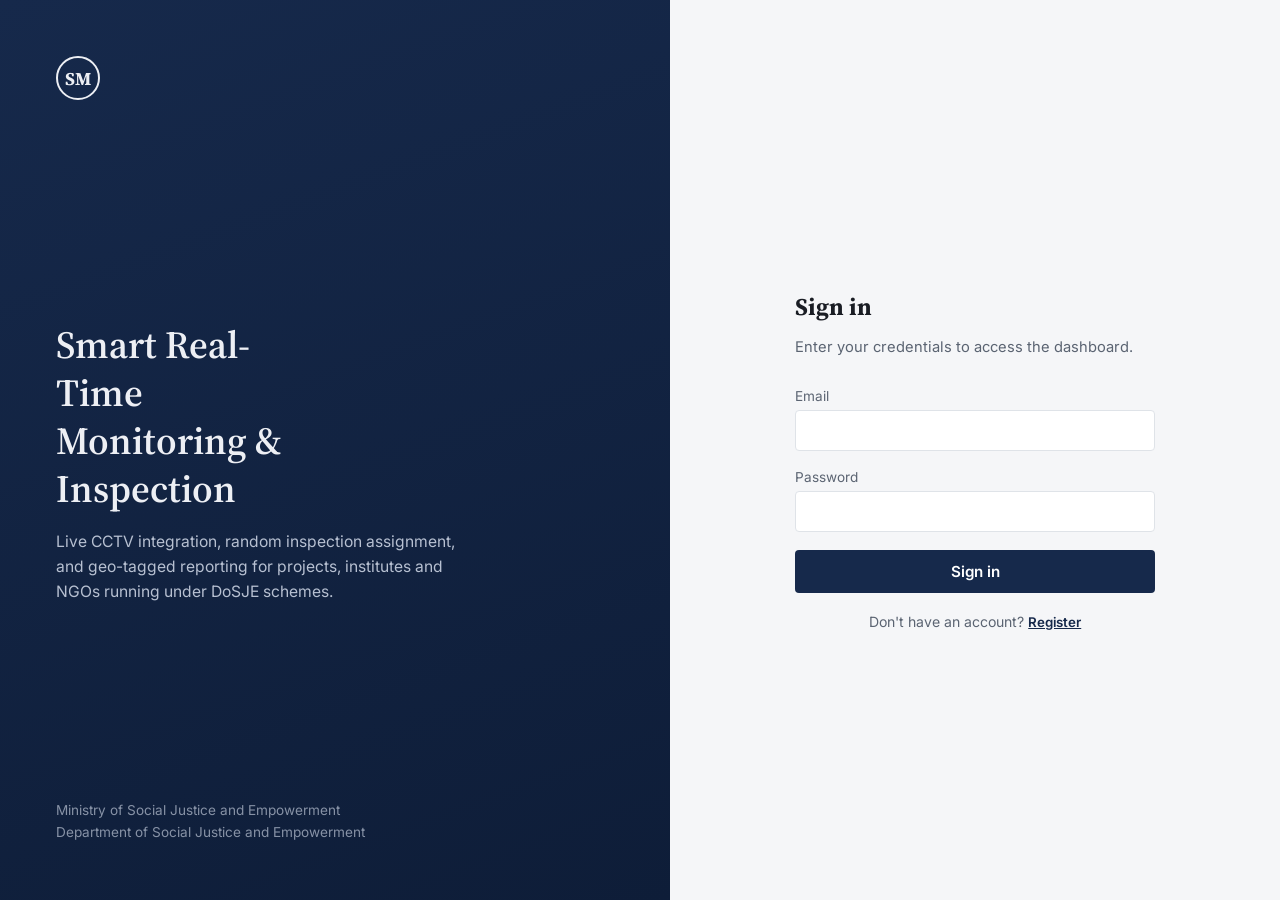
==== frontend/dashboard.html @ 4c06d465 "After merge, making frontend for Dashboard" ====
<!DOCTYPE html>
<html lang="en">
<head>
<meta charset="UTF-8" />
<meta name="viewport" content="width=device-width, initial-scale=1.0" />
<title>Dashboard — Smart Monitoring &amp; Inspection System</title>
<link rel="stylesheet" href="css/style.css" />
</head>
<body>

<div class="app-shell">
  <aside class="sidebar">
    <div class="mark-row">
      <div class="mark">SM</div>
      <span>Smart Monitoring<br />&amp; Inspection</span>
    </div>

    <nav>
      <a href="dashboard.html" class="active">Dashboard</a>
      <a href="index.html">Projects</a>
      <a href="inspections.html">Inspections</a>
      <a href="live-monitoring.html">Live Monitoring</a>
      <a href="#" title="Coming next">Users</a>
    </nav>

    <div class="user-box">
      <span class="name" id="user-name">Loading…</span>
      <span id="user-role"></span>
      <button id="logout-btn">Sign out</button>
    </div>
  </aside>

  <main class="main">
    <header>
      <h1>Dashboard</h1>
      <span class="meta" id="last-updated"></span>
    </header>

    <div id="dashboard-error" class="form-error" style="display:none;"></div>

    <h2 class="stats-section-title">Overview</h2>
    <div class="stats-grid">
      <div class="stat-card">
        <div class="value" id="stat-total-projects">—</div>
        <div class="label">Total projects &amp; institutes</div>
      </div>
      <div class="stat-card">
        <div class="value" id="stat-live-feeds">—</div>
        <div class="label">Projects with a live CCTV feed</div>
      </div>
      <div class="stat-card">
        <div class="value" id="stat-active-users">—</div>
        <div class="label">Active users</div>
      </div>
      <div class="stat-card">
        <div class="value" id="stat-total-inspections">—</div>
        <div class="label">Total inspections</div>
      </div>
    </div>

    <h2 class="stats-section-title">Inspections by status</h2>
    <div class="stats-grid">
      <div class="stat-card status-pending">
        <div class="value" id="stat-pending">—</div>
        <div class="label">Pending</div>
      </div>
      <div class="stat-card">
        <div class="value" id="stat-in-progress">—</div>
        <div class="label">In progress</div>
      </div>
      <div class="stat-card status-completed">
        <div class="value" id="stat-completed">—</div>
        <div class="label">Completed</div>
      </div>
      <div class="stat-card status-missed">
        <div class="value" id="stat-missed">—</div>
        <div class="label">Missed</div>
      </div>
    </div>
  </main>
</div>

<script src="js/api.js"></script>
<script src="js/dashboard.js"></script>
</body>
</html>
---- frontend/css/style.css ----
@import url('https://fonts.googleapis.com/css2?family=Source+Serif+4:wght@500;600;700&family=Inter:wght@400;500;600;700&display=swap');

:root {
  --navy: #16294B;
  --navy-deep: #0E1D38;
  --red-accent: #B23A2E;
  --bg: #F5F6F8;
  --surface: #FFFFFF;
  --text: #1A1D24;
  --muted: #5B6472;
  --border: #DFE3E8;
  --success: #2A7A4F;
  --pending: #B8860B;

  --font-display: 'Source Serif 4', Georgia, serif;
  --font-body: 'Inter', -apple-system, sans-serif;
}

* { box-sizing: border-box; }

body {
  margin: 0;
  font-family: var(--font-body);
  background: var(--bg);
  color: var(--text);
  -webkit-font-smoothing: antialiased;
}

a { color: inherit; }

button {
  font-family: inherit;
  cursor: pointer;
}

/* ---------- Login page ---------- */

.login-shell {
  display: grid;
  grid-template-columns: 1.1fr 1fr;
  min-height: 100vh;
}

.login-brand {
  background: var(--navy);
  background-image: linear-gradient(160deg, var(--navy) 0%, var(--navy-deep) 100%);
  color: #EDEFF4;
  padding: 56px;
  display: flex;
  flex-direction: column;
  justify-content: space-between;
}

.login-brand .mark {
  width: 44px;
  height: 44px;
  border: 2px solid #EDEFF4;
  border-radius: 50%;
  display: flex;
  align-items: center;
  justify-content: center;
  font-family: var(--font-display);
  font-weight: 700;
  font-size: 18px;
}

.login-brand h1 {
  font-family: var(--font-display);
  font-weight: 600;
  font-size: 2.4rem;
  line-height: 1.25;
  max-width: 12ch;
  margin: 40px 0 16px;
}

.login-brand p {
  color: #B7C0D1;
  max-width: 40ch;
  line-height: 1.6;
  font-size: 0.98rem;
}

.login-brand .foot {
  color: #8792A6;
  font-size: 0.85rem;
  line-height: 1.6;
}

.login-form-wrap {
  display: flex;
  align-items: center;
  justify-content: center;
  padding: 40px;
}

.login-form {
  width: 100%;
  max-width: 360px;
}

.login-form h2 {
  font-family: var(--font-display);
  font-size: 1.5rem;
  margin-bottom: 6px;
}

.login-form .sub {
  color: var(--muted);
  margin-bottom: 32px;
  font-size: 0.92rem;
}

.field {
  margin-bottom: 18px;
}

.field label {
  display: block;
  font-size: 0.85rem;
  color: var(--muted);
  margin-bottom: 6px;
}

.field input, .field select {
  width: 100%;
  padding: 11px 12px;
  border: 1px solid var(--border);
  border-radius: 4px;
  font-size: 0.95rem;
  background: var(--surface);
  color: var(--text);
}

.field input:focus, .field select:focus {
  outline: none;
  border-color: var(--navy);
  box-shadow: 0 0 0 3px rgba(22, 41, 75, 0.12);
}

.btn-primary {
  width: 100%;
  padding: 12px;
  background: var(--navy);
  color: #fff;
  border: none;
  border-radius: 4px;
  font-weight: 600;
  font-size: 0.95rem;
}

.btn-primary:hover { background: var(--navy-deep); }

.form-error {
  background: #FBEAE8;
  border: 1px solid #E9BAB4;
  color: var(--red-accent);
  padding: 10px 12px;
  border-radius: 4px;
  font-size: 0.88rem;
  margin-bottom: 18px;
  display: none;
}

.switch-link {
  margin-top: 20px;
  font-size: 0.88rem;
  color: var(--muted);
  text-align: center;
}

.switch-link button {
  background: none;
  border: none;
  color: var(--navy);
  font-weight: 600;
  padding: 0;
  text-decoration: underline;
}

/* ---------- Dashboard shell ---------- */

.app-shell {
  display: grid;
  grid-template-columns: 220px 1fr;
  min-height: 100vh;
}

.sidebar {
  background: var(--navy);
  color: #DCE1EC;
  padding: 24px 18px;
  display: flex;
  flex-direction: column;
}

.sidebar .mark-row {
  display: flex;
  align-items: center;
  gap: 10px;
  margin-bottom: 36px;
}

.sidebar .mark-row .mark {
  width: 30px; height: 30px;
  border: 1.5px solid #DCE1EC;
  border-radius: 50%;
  display: flex; align-items: center; justify-content: center;
  font-family: var(--font-display); font-size: 13px; font-weight: 700;
}

.sidebar .mark-row span {
  font-family: var(--font-display);
  font-size: 0.95rem;
  line-height: 1.3;
}

.sidebar nav {
  display: flex;
  flex-direction: column;
  gap: 4px;
}

.sidebar nav a {
  padding: 10px 12px;
  border-radius: 4px;
  text-decoration: none;
  color: #B7C0D1;
  font-size: 0.9rem;
}

.sidebar nav a.active, .sidebar nav a:hover {
  background: rgba(255,255,255,0.08);
  color: #fff;
}

.sidebar .user-box {
  margin-top: auto;
  padding-top: 20px;
  border-top: 1px solid rgba(255,255,255,0.12);
  font-size: 0.82rem;
  color: #8792A6;
}

.sidebar .user-box .name { color: #EDEFF4; font-weight: 600; display: block; margin-bottom: 2px; }

.sidebar .user-box button {
  margin-top: 10px;
  background: none;
  border: 1px solid rgba(255,255,255,0.2);
  color: #DCE1EC;
  padding: 6px 10px;
  border-radius: 4px;
  font-size: 0.8rem;
}

.main {
  padding: 36px 44px;
}

.main header {
  display: flex;
  justify-content: space-between;
  align-items: baseline;
  margin-bottom: 28px;
}

.main header h1 {
  font-family: var(--font-display);
  font-weight: 600;
  font-size: 1.6rem;
  margin: 0;
}

.main header .meta {
  color: var(--muted);
  font-size: 0.88rem;
}

.card {
  background: var(--surface);
  border: 1px solid var(--border);
  border-radius: 6px;
}

table {
  width: 100%;
  border-collapse: collapse;
}

th, td {
  text-align: left;
  padding: 13px 18px;
  font-size: 0.9rem;
  border-bottom: 1px solid var(--border);
}

th {
  color: var(--muted);
  font-weight: 600;
  font-size: 0.8rem;
}

tr:last-child td { border-bottom: none; }

.badge {
  display: inline-block;
  padding: 3px 9px;
  border-radius: 3px;
  font-size: 0.78rem;
  font-weight: 600;
}

.badge.project { background: #E7ECF5; color: var(--navy); }
.badge.institute { background: #EAF3EC; color: var(--success); }
.badge.ngo { background: #F6EEE3; color: #8A5A1E; }

.empty-state {
  padding: 60px 20px;
  text-align: center;
  color: var(--muted);
}

.empty-state h3 {
  font-family: var(--font-display);
  color: var(--text);
  margin-bottom: 6px;
}

@media (max-width: 800px) {
  .login-shell { grid-template-columns: 1fr; }
  .login-brand { display: none; }
  .app-shell { grid-template-columns: 1fr; }
  .sidebar { display: none; }
}

/* ---------- Live monitoring grid ---------- */

.feed-grid {
  display: grid;
  grid-template-columns: repeat(auto-fill, minmax(320px, 1fr));
  gap: 20px;
}

.feed-card {
  background: var(--surface);
  border: 1px solid var(--border);
  border-radius: 6px;
  overflow: hidden;
}

.feed-video-wrap {
  position: relative;
  width: 100%;
  aspect-ratio: 16 / 9;
  background: #0B1220;
  display: flex;
  align-items: center;
  justify-content: center;
}

.feed-video-wrap video, .feed-video-wrap iframe {
  width: 100%;
  height: 100%;
  border: none;
  object-fit: cover;
}

.feed-placeholder {
  color: #5B6472;
  font-size: 0.85rem;
  text-align: center;
  padding: 20px;
}

.live-badge {
  position: absolute;
  top: 10px;
  left: 10px;
  display: flex;
  align-items: center;
  gap: 5px;
  background: rgba(0,0,0,0.55);
  color: #fff;
  font-size: 0.72rem;
  font-weight: 600;
  letter-spacing: 0.04em;
  padding: 4px 8px;
  border-radius: 3px;
  z-index: 2;
}

.live-badge .dot {
  width: 7px;
  height: 7px;
  border-radius: 50%;
  background: var(--red-accent);
  animation: pulse-dot 1.6s infinite;
}

@keyframes pulse-dot {
  0%, 100% { opacity: 1; }
  50% { opacity: 0.35; }
}

.feed-info {
  padding: 14px 16px;
}

.feed-info h3 {
  font-family: var(--font-display);
  font-size: 1rem;
  margin: 0 0 4px;
}

.feed-info p {
  color: var(--muted);
  font-size: 0.82rem;
  margin: 0;
}

/* ---------- Quick add-project form ---------- */

.quick-add-toggle {
  background: none;
  border: 1px solid var(--border);
  color: var(--navy);
  padding: 9px 16px;
  border-radius: 4px;
  font-size: 0.88rem;
  font-weight: 600;
}

.quick-add-toggle:hover { background: #EEF1F6; }

.quick-add-form {
  background: var(--surface);
  border: 1px solid var(--border);
  border-radius: 6px;
  padding: 20px 22px;
  margin-bottom: 24px;
  display: none;
}

.quick-add-form.open { display: block; }

.quick-add-form .grid {
  display: grid;
  grid-template-columns: repeat(auto-fit, minmax(220px, 1fr));
  gap: 14px;
  margin-bottom: 14px;
}

.quick-add-form .actions {
  display: flex;
  gap: 10px;
  align-items: center;
}

.quick-add-form .actions .btn-primary {
  width: auto;
  padding: 10px 18px;
}

/* ---------- Dashboard stats ---------- */

.stats-grid {
  display: grid;
  grid-template-columns: repeat(auto-fill, minmax(200px, 1fr));
  gap: 18px;
}

.stat-card {
  background: var(--surface);
  border: 1px solid var(--border);
  border-radius: 6px;
  padding: 20px 22px;
}

.stat-card .value {
  font-family: var(--font-display);
  font-size: 2.2rem;
  font-weight: 600;
  color: var(--navy);
  line-height: 1;
  margin-bottom: 8px;
}

.stat-card .label {
  color: var(--muted);
  font-size: 0.85rem;
}

.stat-card.status-pending .value { color: var(--pending); }
.stat-card.status-completed .value { color: var(--success); }
.stat-card.status-missed .value { color: var(--red-accent); }

.stats-section-title {
  font-family: var(--font-display);
  font-size: 1.05rem;
  margin: 32px 0 14px;
  color: var(--text);
}

.stats-section-title:first-child { margin-top: 0; }

.row-action {
  background: none;
  border: none;
  color: var(--navy);
  font-size: 0.82rem;
  font-weight: 600;
  padding: 0;
  margin-right: 14px;
  text-decoration: underline;
}

.row-action.danger {
  color: var(--red-accent);
}
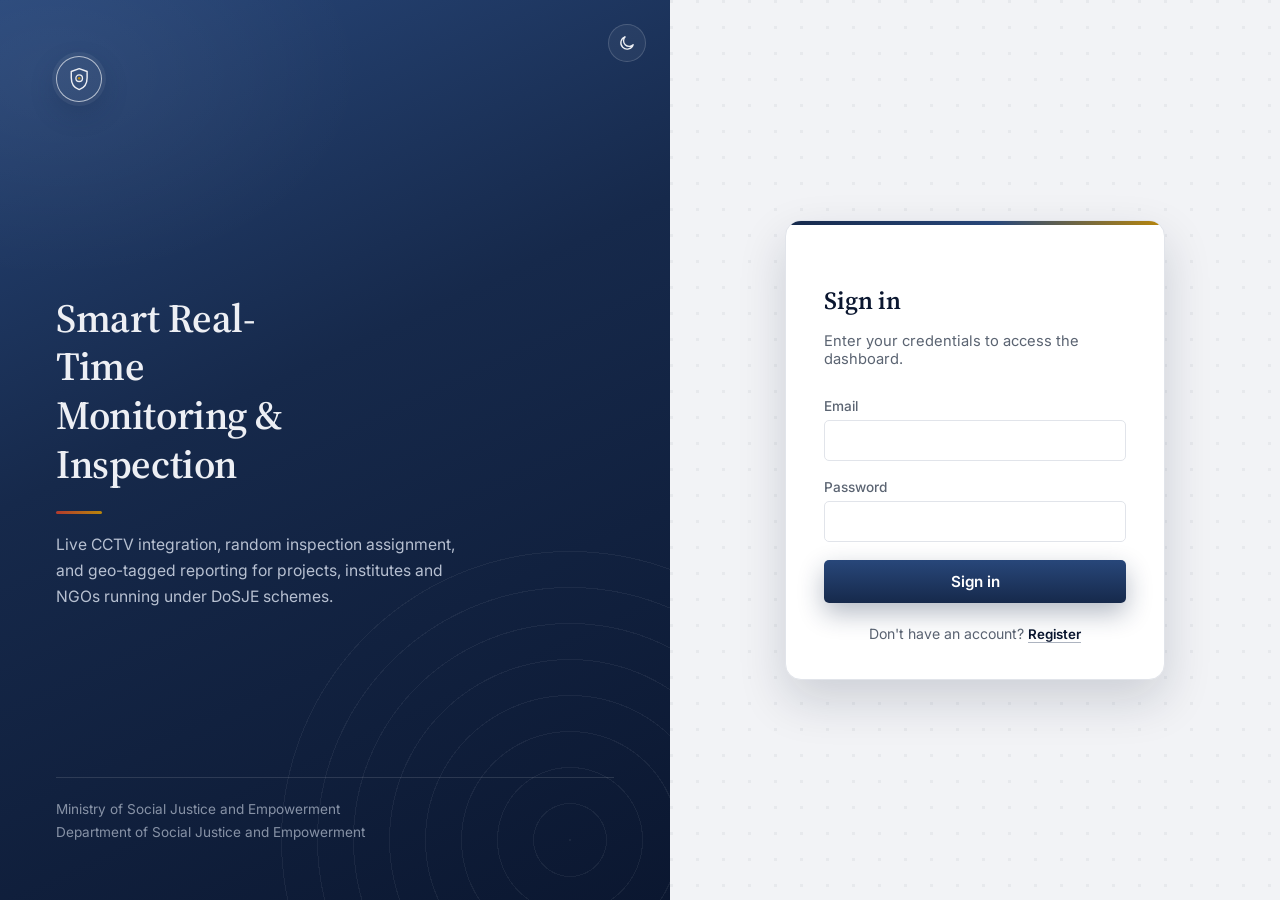
==== commit d67123d0: "Dark mode added" ====
--- a/frontend/dashboard.html
+++ b/frontend/dashboard.html
@@ -1,9 +1,19 @@
 <!DOCTYPE html>
 <html lang="en">
 <head>
+<script>
+(function () {
+  try {
+    var t = localStorage.getItem("theme");
+    if (!t) t = (window.matchMedia && window.matchMedia("(prefers-color-scheme: dark)").matches) ? "dark" : "light";
+    document.documentElement.setAttribute("data-theme", t);
+  } catch (e) {}
+})();
+</script>
 <meta charset="UTF-8" />
 <meta name="viewport" content="width=device-width, initial-scale=1.0" />
 <title>Dashboard — Smart Monitoring &amp; Inspection System</title>
+<link rel="icon" type="image/svg+xml" href="data:image/svg+xml,%3Csvg xmlns='http://www.w3.org/2000/svg' viewBox='0 0 24 24'%3E%3Cpath d='M12 2.4 19.2 5v5.6c0 5.3-3.1 9.4-7.2 10.9-4.1-1.5-7.2-5.6-7.2-10.9V5L12 2.4z' fill='%2316294B'/%3E%3Ccircle cx='12' cy='11.1' r='3' fill='%23fff'/%3E%3Ccircle cx='12' cy='11.1' r='1.15' fill='%23B8860B'/%3E%3C/svg%3E" />
 <link rel="stylesheet" href="css/style.css" />
 </head>
 <body>
@@ -11,7 +21,13 @@
 <div class="app-shell">
   <aside class="sidebar">
     <div class="mark-row">
-      <div class="mark">SM</div>
+      <div class="mark">
+        <svg viewBox="0 0 24 24" fill="none" xmlns="http://www.w3.org/2000/svg" aria-hidden="true">
+          <path d="M12 2.4 19.2 5v5.6c0 5.3-3.1 9.4-7.2 10.9-4.1-1.5-7.2-5.6-7.2-10.9V5L12 2.4z" stroke="currentColor" stroke-width="1.3" stroke-linejoin="round" stroke-linecap="round"/>
+          <circle cx="12" cy="11.1" r="3" stroke="currentColor" stroke-width="1.2"/>
+          <circle cx="12" cy="11.1" r="1.15" fill="var(--gold)"/>
+        </svg>
+      </div>
       <span>Smart Monitoring<br />&amp; Inspection</span>
     </div>
 
@@ -22,6 +38,15 @@
       <a href="live-monitoring.html">Live Monitoring</a>
       <a href="#" title="Coming next">Users</a>
     </nav>
+
+    <button class="theme-toggle" type="button" data-theme-toggle aria-label="Toggle dark mode">
+      <span class="icon">
+        <svg class="i-sun" viewBox="0 0 24 24" fill="none" stroke="currentColor" stroke-width="1.8" stroke-linecap="round"><circle cx="12" cy="12" r="4"/><path d="M12 2.8v2.6M12 18.6v2.6M4.6 4.6l1.9 1.9M17.5 17.5l1.9 1.9M2.8 12h2.6M18.6 12h2.6M4.6 19.4l1.9-1.9M17.5 6.5l1.9-1.9"/></svg>
+        <svg class="i-moon" viewBox="0 0 24 24" fill="none" stroke="currentColor" stroke-width="1.8" stroke-linecap="round" stroke-linejoin="round"><path d="M20.2 14.4A8.4 8.4 0 1 1 9.6 3.8a6.7 6.7 0 0 0 10.6 10.6z"/></svg>
+      </span>
+      <span class="label"><span class="t-dark">Dark mode</span><span class="t-light">Light mode</span></span>
+      <span class="switch"><span class="knob"></span></span>
+    </button>
 
     <div class="user-box">
       <span class="name" id="user-name">Loading…</span>
@@ -80,6 +105,7 @@
   </main>
 </div>
 
+<script src="js/theme.js"></script>
 <script src="js/api.js"></script>
 <script src="js/dashboard.js"></script>
 </body>
--- a/frontend/css/style.css
+++ b/frontend/css/style.css
@@ -1,29 +1,92 @@
-@import url('https://fonts.googleapis.com/css2?family=Source+Serif+4:wght@500;600;700&family=Inter:wght@400;500;600;700&display=swap');
-
+@import url('https://fonts.googleapis.com/css2?family=Source+Serif+4:opsz,wght@8..60,500;8..60,600;8..60,700&family=Inter:wght@400;500;600;700&display=swap');
+
+/* ============================================================
+   Design tokens
+   ============================================================ */
 :root {
+  /* Brand */
   --navy: #16294B;
-  --navy-deep: #0E1D38;
+  --navy-deep: #0B1730;
+  --navy-mid: #28477A;
+  --navy-soft: #EEF1F8;
   --red-accent: #B23A2E;
-  --bg: #F5F6F8;
+  --red-soft: #F8E9E7;
+  --gold: #B8860B;
+  --gold-soft: #FBF1DC;
+  --success: #2A7A4F;
+  --success-soft: #E5F2EA;
+  --pending: #B8860B;
+
+  /* Neutrals */
+  --bg: #F2F3F6;
   --surface: #FFFFFF;
-  --text: #1A1D24;
+  --text: #171A21;
   --muted: #5B6472;
-  --border: #DFE3E8;
-  --success: #2A7A4F;
-  --pending: #B8860B;
+  --muted-2: #8792A6;
+  --border: #E1E4EA;
+  --border-strong: #C7CDD9;
+
+  /* Elevation */
+  --shadow-xs: 0 1px 2px rgba(16, 24, 40, 0.05);
+  --shadow-sm: 0 2px 6px rgba(16, 24, 40, 0.06);
+  --shadow-md: 0 8px 20px rgba(16, 24, 40, 0.08), 0 2px 6px rgba(16, 24, 40, 0.05);
+  --shadow-lg: 0 20px 48px rgba(11, 23, 48, 0.16);
+  --shadow-navy: 0 10px 26px rgba(22, 41, 75, 0.32);
+
+  /* Shape + motion */
+  --radius-sm: 5px;
+  --radius-md: 9px;
+  --radius-lg: 16px;
+  --ease: cubic-bezier(0.22, 0.61, 0.36, 1);
 
   --font-display: 'Source Serif 4', Georgia, serif;
-  --font-body: 'Inter', -apple-system, sans-serif;
-}
-
+  --font-body: 'Inter', -apple-system, BlinkMacSystemFont, sans-serif;
+
+  /* Brand-as-foreground: same colors as above in light mode (so nothing
+     here changes visually by default), but re-pointed in dark mode
+     wherever these are used as *text* on a surface, since the raw
+     brand colors are tuned for contrast on white, not on a dark panel. */
+  --navy-fg: var(--navy-deep);
+  --pending-fg: var(--pending);
+  --success-fg: var(--success);
+  --danger-fg: var(--red-accent);
+
+  /* Icon set (CSS masks, so they inherit color via currentColor) */
+  --icon-grid: url("data:image/svg+xml,%3Csvg%20xmlns%3D%22http%3A//www.w3.org/2000/svg%22%20viewBox%3D%220%200%2024%2024%22%20fill%3D%22none%22%20stroke%3D%22black%22%20stroke-width%3D%221.8%22%20stroke-linecap%3D%22round%22%20stroke-linejoin%3D%22round%22%3E%3Crect%20x%3D%223%22%20y%3D%223%22%20width%3D%227%22%20height%3D%227%22%20rx%3D%221.3%22/%3E%3Crect%20x%3D%2214%22%20y%3D%223%22%20width%3D%227%22%20height%3D%227%22%20rx%3D%221.3%22/%3E%3Crect%20x%3D%223%22%20y%3D%2214%22%20width%3D%227%22%20height%3D%227%22%20rx%3D%221.3%22/%3E%3Crect%20x%3D%2214%22%20y%3D%2214%22%20width%3D%227%22%20height%3D%227%22%20rx%3D%221.3%22/%3E%3C/svg%3E");
+  --icon-building: url("data:image/svg+xml,%3Csvg%20xmlns%3D%22http%3A//www.w3.org/2000/svg%22%20viewBox%3D%220%200%2024%2024%22%20fill%3D%22none%22%20stroke%3D%22black%22%20stroke-width%3D%221.8%22%20stroke-linecap%3D%22round%22%20stroke-linejoin%3D%22round%22%3E%3Cpath%20d%3D%22M4%2021V6a1%201%200%200%201%201-1h6a1%201%200%200%201%201%201v15%22/%3E%3Cpath%20d%3D%22M15%2021V10a1%201%200%200%201%201-1h3a1%201%200%200%201%201%201v11%22/%3E%3Cpath%20d%3D%22M2.5%2021h19%22/%3E%3Cpath%20d%3D%22M7%208h1M7%2012h1M7%2016h1M11%208h1M11%2012h1M11%2016h1%22/%3E%3C/svg%3E");
+  --icon-clipboard: url("data:image/svg+xml,%3Csvg%20xmlns%3D%22http%3A//www.w3.org/2000/svg%22%20viewBox%3D%220%200%2024%2024%22%20fill%3D%22none%22%20stroke%3D%22black%22%20stroke-width%3D%221.8%22%20stroke-linecap%3D%22round%22%20stroke-linejoin%3D%22round%22%3E%3Crect%20x%3D%225.5%22%20y%3D%224%22%20width%3D%2213%22%20height%3D%2217%22%20rx%3D%221.6%22/%3E%3Cpath%20d%3D%22M9%204V3.2A1.2%201.2%200%200%201%2010.2%202h3.6A1.2%201.2%200%200%201%2015%203.2V4%22/%3E%3Cpath%20d%3D%22M9%2011.5l2%202%204-4.2%22/%3E%3C/svg%3E");
+  --icon-camera: url("data:image/svg+xml,%3Csvg%20xmlns%3D%22http%3A//www.w3.org/2000/svg%22%20viewBox%3D%220%200%2024%2024%22%20fill%3D%22none%22%20stroke%3D%22black%22%20stroke-width%3D%221.8%22%20stroke-linecap%3D%22round%22%20stroke-linejoin%3D%22round%22%3E%3Cpath%20d%3D%22M4%208.2A1.2%201.2%200%200%201%205.2%207h2l1.3-1.7A1%201%200%200%201%209.3%205h5.4a1%201%200%200%201%20.8.4L16.8%207h2A1.2%201.2%200%200%201%2020%208.2v9.6A1.2%201.2%200%200%201%2018.8%2019H5.2A1.2%201.2%200%200%201%204%2017.8z%22/%3E%3Ccircle%20cx%3D%2212%22%20cy%3D%2213%22%20r%3D%223.3%22/%3E%3C/svg%3E");
+  --icon-users: url("data:image/svg+xml,%3Csvg%20xmlns%3D%22http%3A//www.w3.org/2000/svg%22%20viewBox%3D%220%200%2024%2024%22%20fill%3D%22none%22%20stroke%3D%22black%22%20stroke-width%3D%221.8%22%20stroke-linecap%3D%22round%22%20stroke-linejoin%3D%22round%22%3E%3Ccircle%20cx%3D%229%22%20cy%3D%228%22%20r%3D%223.2%22/%3E%3Cpath%20d%3D%22M3%2020c0-3.3%202.7-6%206-6s6%202.7%206%206%22/%3E%3Ccircle%20cx%3D%2217.3%22%20cy%3D%229%22%20r%3D%222.3%22/%3E%3Cpath%20d%3D%22M15.7%2014.3c2.5.4%204.3%202.5%204.3%205.1%22/%3E%3C/svg%3E");
+  --icon-clock: url("data:image/svg+xml,%3Csvg%20xmlns%3D%22http%3A//www.w3.org/2000/svg%22%20viewBox%3D%220%200%2024%2024%22%20fill%3D%22none%22%20stroke%3D%22black%22%20stroke-width%3D%221.8%22%20stroke-linecap%3D%22round%22%20stroke-linejoin%3D%22round%22%3E%3Ccircle%20cx%3D%2212%22%20cy%3D%2212%22%20r%3D%228.3%22/%3E%3Cpath%20d%3D%22M12%207.6V12l3%202%22/%3E%3C/svg%3E");
+  --icon-refresh: url("data:image/svg+xml,%3Csvg%20xmlns%3D%22http%3A//www.w3.org/2000/svg%22%20viewBox%3D%220%200%2024%2024%22%20fill%3D%22none%22%20stroke%3D%22black%22%20stroke-width%3D%221.8%22%20stroke-linecap%3D%22round%22%20stroke-linejoin%3D%22round%22%3E%3Cpath%20d%3D%22M4.5%2012a7.5%207.5%200%200%201%2012.8-5.3L20%209.2%22/%3E%3Cpath%20d%3D%22M20%204.8v4.4h-4.4%22/%3E%3Cpath%20d%3D%22M19.5%2012a7.5%207.5%200%200%201-12.8%205.3L4%2014.8%22/%3E%3Cpath%20d%3D%22M4%2019.2v-4.4h4.4%22/%3E%3C/svg%3E");
+  --icon-check-circle: url("data:image/svg+xml,%3Csvg%20xmlns%3D%22http%3A//www.w3.org/2000/svg%22%20viewBox%3D%220%200%2024%2024%22%20fill%3D%22none%22%20stroke%3D%22black%22%20stroke-width%3D%221.8%22%20stroke-linecap%3D%22round%22%20stroke-linejoin%3D%22round%22%3E%3Ccircle%20cx%3D%2212%22%20cy%3D%2212%22%20r%3D%228.3%22/%3E%3Cpath%20d%3D%22M8.3%2012.4l2.4%202.3%204.9-5.2%22/%3E%3C/svg%3E");
+  --icon-alert: url("data:image/svg+xml,%3Csvg%20xmlns%3D%22http%3A//www.w3.org/2000/svg%22%20viewBox%3D%220%200%2024%2024%22%20fill%3D%22none%22%20stroke%3D%22black%22%20stroke-width%3D%221.8%22%20stroke-linecap%3D%22round%22%20stroke-linejoin%3D%22round%22%3E%3Cpath%20d%3D%22M12%203.4%2021.3%2019.5H2.7L12%203.4z%22/%3E%3Cpath%20d%3D%22M12%209.8v4%22/%3E%3Cpath%20d%3D%22M12%2016.6h.01%22/%3E%3C/svg%3E");
+  --icon-list: url("data:image/svg+xml,%3Csvg%20xmlns%3D%22http%3A//www.w3.org/2000/svg%22%20viewBox%3D%220%200%2024%2024%22%20fill%3D%22none%22%20stroke%3D%22black%22%20stroke-width%3D%221.8%22%20stroke-linecap%3D%22round%22%20stroke-linejoin%3D%22round%22%3E%3Cpath%20d%3D%22M8%206h12%22/%3E%3Cpath%20d%3D%22M8%2012h12%22/%3E%3Cpath%20d%3D%22M8%2018h12%22/%3E%3Cpath%20d%3D%22M4%206h.01%22/%3E%3Cpath%20d%3D%22M4%2012h.01%22/%3E%3Cpath%20d%3D%22M4%2018h.01%22/%3E%3C/svg%3E");
+}
+
+/* ============================================================
+   Reset + base
+   ============================================================ */
 * { box-sizing: border-box; }
+
+html { scroll-behavior: smooth; }
 
 body {
   margin: 0;
   font-family: var(--font-body);
-  background: var(--bg);
   color: var(--text);
   -webkit-font-smoothing: antialiased;
+  text-rendering: optimizeLegibility;
+  background: var(--bg);
+}
+
+/* App-shell pages get an ambient two-tone wash behind their surfaces;
+   the login screen supplies its own full-bleed brand panel instead. */
+body:has(.app-shell) {
+  background:
+    radial-gradient(1100px 560px at 100% -8%, rgba(22, 41, 75, 0.05), transparent 60%),
+    radial-gradient(900px 520px at -8% 108%, rgba(178, 58, 46, 0.045), transparent 60%),
+    var(--bg);
 }
 
 a { color: inherit; }
@@ -33,7 +96,29 @@
   cursor: pointer;
 }
 
-/* ---------- Login page ---------- */
+h1, h2, h3 { font-family: var(--font-display); }
+
+::selection {
+  background: rgba(22, 41, 75, 0.18);
+  color: var(--navy-fg);
+}
+
+::-webkit-scrollbar { width: 11px; height: 11px; }
+::-webkit-scrollbar-track { background: transparent; }
+::-webkit-scrollbar-thumb {
+  background: #C7CEDA;
+  border-radius: 8px;
+  border: 3px solid var(--bg);
+}
+::-webkit-scrollbar-thumb:hover { background: #AEB8C8; }
+
+:focus-visible {
+  outline: 2px solid var(--navy-mid);
+  outline-offset: 2px;
+  border-radius: 3px;
+}
+
+/* ---------- Login / register page ---------- */
 
 .login-shell {
   display: grid;
@@ -42,8 +127,10 @@
 }
 
 .login-brand {
+  position: relative;
+  overflow: hidden;
   background: var(--navy);
-  background-image: linear-gradient(160deg, var(--navy) 0%, var(--navy-deep) 100%);
+  background-image: linear-gradient(155deg, var(--navy-mid) 0%, var(--navy) 42%, var(--navy-deep) 100%);
   color: #EDEFF4;
   padding: 56px;
   display: flex;
@@ -51,10 +138,47 @@
   justify-content: space-between;
 }
 
+/* A slow, ambient ring motif in the corner -- the one deliberate motion
+   moment on this screen, standing in for an official seal/watermark
+   without reproducing any specific emblem. */
+.login-brand::before {
+  content: "";
+  position: absolute;
+  width: 640px;
+  height: 640px;
+  right: -220px;
+  bottom: -260px;
+  border-radius: 50%;
+  background: repeating-radial-gradient(
+    circle at center,
+    rgba(255, 255, 255, 0.055) 0,
+    rgba(255, 255, 255, 0.055) 1px,
+    transparent 1px,
+    transparent 36px
+  );
+  animation: seal-breathe 9s var(--ease) infinite;
+  pointer-events: none;
+}
+
+.login-brand::after {
+  content: "";
+  position: absolute;
+  inset: 0;
+  background: radial-gradient(480px 320px at 8% 8%, rgba(255, 255, 255, 0.05), transparent 65%);
+  pointer-events: none;
+}
+
+@keyframes seal-breathe {
+  0%, 100% { transform: scale(1); opacity: 0.6; }
+  50% { transform: scale(1.045); opacity: 0.95; }
+}
+
+.login-brand > * { position: relative; z-index: 1; }
+
 .login-brand .mark {
-  width: 44px;
-  height: 44px;
-  border: 2px solid #EDEFF4;
+  width: 46px;
+  height: 46px;
+  border: 1.5px solid rgba(237, 239, 244, 0.7);
   border-radius: 50%;
   display: flex;
   align-items: center;
@@ -62,28 +186,43 @@
   font-family: var(--font-display);
   font-weight: 700;
   font-size: 18px;
+  background: rgba(255, 255, 255, 0.04);
+  box-shadow: 0 0 0 4px rgba(255, 255, 255, 0.06), var(--shadow-navy);
 }
 
 .login-brand h1 {
-  font-family: var(--font-display);
-  font-weight: 600;
-  font-size: 2.4rem;
-  line-height: 1.25;
-  max-width: 12ch;
-  margin: 40px 0 16px;
+  font-weight: 600;
+  font-size: clamp(1.9rem, 1.4rem + 1.6vw, 2.5rem);
+  line-height: 1.22;
+  letter-spacing: -0.01em;
+  max-width: 13ch;
+  margin: 40px 0 0;
+}
+
+.login-brand h1::after {
+  content: "";
+  display: block;
+  width: 46px;
+  height: 3px;
+  margin-top: 22px;
+  border-radius: 2px;
+  background: linear-gradient(90deg, var(--red-accent), var(--gold));
 }
 
 .login-brand p {
   color: #B7C0D1;
   max-width: 40ch;
-  line-height: 1.6;
+  line-height: 1.65;
   font-size: 0.98rem;
+  margin-top: 18px;
 }
 
 .login-brand .foot {
   color: #8792A6;
   font-size: 0.85rem;
-  line-height: 1.6;
+  line-height: 1.7;
+  padding-top: 20px;
+  border-top: 1px solid rgba(255, 255, 255, 0.12);
 }
 
 .login-form-wrap {
@@ -91,22 +230,40 @@
   align-items: center;
   justify-content: center;
   padding: 40px;
+  background-image: radial-gradient(circle at 1.5px 1.5px, rgba(22, 41, 75, 0.05) 1.5px, transparent 0);
+  background-size: 26px 26px;
 }
 
 .login-form {
   width: 100%;
-  max-width: 360px;
+  max-width: 380px;
+  background: var(--surface);
+  border: 1px solid var(--border);
+  border-radius: var(--radius-lg);
+  padding: 42px 38px 36px;
+  box-shadow: var(--shadow-lg);
+  position: relative;
+  overflow: hidden;
+}
+
+.login-form::before {
+  content: "";
+  position: absolute;
+  top: 0; left: 0; right: 0;
+  height: 4px;
+  background: linear-gradient(90deg, var(--navy) 0%, var(--navy-mid) 55%, var(--gold) 100%);
 }
 
 .login-form h2 {
-  font-family: var(--font-display);
-  font-size: 1.5rem;
+  font-weight: 600;
+  font-size: 1.55rem;
+  color: var(--navy-fg);
   margin-bottom: 6px;
 }
 
 .login-form .sub {
   color: var(--muted);
-  margin-bottom: 32px;
+  margin-bottom: 30px;
   font-size: 0.92rem;
 }
 
@@ -119,50 +276,98 @@
   font-size: 0.85rem;
   color: var(--muted);
   margin-bottom: 6px;
+  font-weight: 500;
 }
 
 .field input, .field select {
   width: 100%;
-  padding: 11px 12px;
+  padding: 11px 13px;
   border: 1px solid var(--border);
-  border-radius: 4px;
+  border-radius: var(--radius-sm);
   font-size: 0.95rem;
   background: var(--surface);
   color: var(--text);
+  transition: border-color 0.15s var(--ease), box-shadow 0.15s var(--ease);
+}
+
+.field input:hover, .field select:hover { border-color: var(--border-strong); }
+
+/* Browsers paint autofilled inputs with their own forced background
+   (usually pale yellow/white) that ignores author CSS entirely. The
+   inset box-shadow trick is the standard way to override it -- it
+   paints over that forced background with our own surface color
+   instead, so autofilled fields still match the current theme. */
+.field input:-webkit-autofill,
+.field input:-webkit-autofill:hover,
+.field input:-webkit-autofill:focus,
+.field input:-webkit-autofill:active {
+  -webkit-text-fill-color: var(--text);
+  caret-color: var(--text);
+  -webkit-box-shadow: 0 0 0 1000px var(--surface) inset;
+  box-shadow: 0 0 0 1000px var(--surface) inset;
+  transition: background-color 5000s ease-in-out 0s;
 }
 
 .field input:focus, .field select:focus {
   outline: none;
-  border-color: var(--navy);
-  box-shadow: 0 0 0 3px rgba(22, 41, 75, 0.12);
+  border-color: var(--navy-mid);
+  box-shadow: 0 0 0 3.5px rgba(22, 41, 75, 0.13);
 }
 
 .btn-primary {
   width: 100%;
   padding: 12px;
-  background: var(--navy);
+  background: linear-gradient(180deg, var(--navy-mid), var(--navy));
   color: #fff;
   border: none;
-  border-radius: 4px;
+  border-radius: var(--radius-sm);
   font-weight: 600;
   font-size: 0.95rem;
-}
-
-.btn-primary:hover { background: var(--navy-deep); }
+  box-shadow: var(--shadow-navy);
+  position: relative;
+  overflow: hidden;
+  transition: transform 0.16s var(--ease), box-shadow 0.16s var(--ease), background 0.16s var(--ease);
+}
+
+.btn-primary::after {
+  content: "";
+  position: absolute;
+  inset: 0;
+  background: linear-gradient(115deg, transparent 40%, rgba(255, 255, 255, 0.16) 50%, transparent 60%);
+  transform: translateX(-120%);
+  transition: transform 0.55s var(--ease);
+}
+
+.btn-primary:hover {
+  background: linear-gradient(180deg, var(--navy), var(--navy-deep));
+  transform: translateY(-1px);
+  box-shadow: 0 14px 28px rgba(22, 41, 75, 0.38);
+}
+
+.btn-primary:hover::after { transform: translateX(120%); }
+
+.btn-primary:active { transform: translateY(0); box-shadow: var(--shadow-navy); }
+
+.btn-primary:disabled {
+  opacity: 0.65;
+  cursor: not-allowed;
+  transform: none !important;
+}
 
 .form-error {
-  background: #FBEAE8;
+  background: var(--red-soft);
   border: 1px solid #E9BAB4;
-  color: var(--red-accent);
+  border-left: 3px solid var(--red-accent);
+  color: var(--danger-fg);
   padding: 10px 12px;
-  border-radius: 4px;
+  border-radius: var(--radius-sm);
   font-size: 0.88rem;
   margin-bottom: 18px;
   display: none;
 }
 
 .switch-link {
-  margin-top: 20px;
+  margin-top: 22px;
   font-size: 0.88rem;
   color: var(--muted);
   text-align: center;
@@ -171,41 +376,76 @@
 .switch-link button {
   background: none;
   border: none;
-  color: var(--navy);
+  color: var(--navy-fg);
   font-weight: 600;
   padding: 0;
-  text-decoration: underline;
+  text-decoration: none;
+  border-bottom: 1px solid rgba(22, 41, 75, 0.35);
+  transition: border-color 0.15s var(--ease), color 0.15s var(--ease);
+}
+
+.switch-link button:hover {
+  color: var(--navy-mid);
+  border-color: var(--navy-mid);
 }
 
 /* ---------- Dashboard shell ---------- */
 
 .app-shell {
   display: grid;
-  grid-template-columns: 220px 1fr;
+  grid-template-columns: 234px 1fr;
   min-height: 100vh;
 }
 
 .sidebar {
-  background: var(--navy);
+  position: relative;
+  overflow: hidden;
+  background: linear-gradient(190deg, var(--navy) 0%, var(--navy-deep) 100%);
   color: #DCE1EC;
-  padding: 24px 18px;
+  padding: 26px 16px;
   display: flex;
   flex-direction: column;
+  box-shadow: inset -1px 0 0 rgba(255, 255, 255, 0.08);
+}
+
+/* Quiet echo of the login screen's ring motif -- keeps the brand
+   identity consistent and gives the long empty lower half of the
+   sidebar some texture instead of a flat void. Static, not animated:
+   one ambient motion moment per screen is plenty. */
+.sidebar::after {
+  content: "";
+  position: absolute;
+  width: 300px;
+  height: 300px;
+  left: -110px;
+  bottom: 40px;
+  border-radius: 50%;
+  background: repeating-radial-gradient(
+    circle at center,
+    rgba(255, 255, 255, 0.05) 0,
+    rgba(255, 255, 255, 0.05) 1px,
+    transparent 1px,
+    transparent 32px
+  );
+  pointer-events: none;
 }
 
 .sidebar .mark-row {
   display: flex;
   align-items: center;
   gap: 10px;
-  margin-bottom: 36px;
+  margin-bottom: 34px;
+  padding: 0 6px;
 }
 
 .sidebar .mark-row .mark {
-  width: 30px; height: 30px;
-  border: 1.5px solid #DCE1EC;
+  width: 32px; height: 32px;
+  border: 1.5px solid rgba(220, 225, 236, 0.8);
   border-radius: 50%;
   display: flex; align-items: center; justify-content: center;
   font-family: var(--font-display); font-size: 13px; font-weight: 700;
+  background: rgba(255, 255, 255, 0.04);
+  flex-shrink: 0;
 }
 
 .sidebar .mark-row span {
@@ -217,26 +457,62 @@
 .sidebar nav {
   display: flex;
   flex-direction: column;
-  gap: 4px;
+  gap: 2px;
+  position: relative;
+  z-index: 1;
 }
 
 .sidebar nav a {
+  display: flex;
+  align-items: center;
+  gap: 11px;
   padding: 10px 12px;
-  border-radius: 4px;
+  border-radius: var(--radius-sm);
   text-decoration: none;
   color: #B7C0D1;
   font-size: 0.9rem;
-}
-
-.sidebar nav a.active, .sidebar nav a:hover {
-  background: rgba(255,255,255,0.08);
+  border-left: 3px solid transparent;
+  transition: background 0.15s var(--ease), color 0.15s var(--ease), border-color 0.15s var(--ease), transform 0.15s var(--ease);
+}
+
+.sidebar nav a::before {
+  content: "";
+  width: 17px;
+  height: 17px;
+  flex-shrink: 0;
+  background-color: currentColor;
+  opacity: 0.85;
+  -webkit-mask-repeat: no-repeat;
+  mask-repeat: no-repeat;
+  -webkit-mask-size: contain;
+  mask-size: contain;
+  -webkit-mask-position: center;
+  mask-position: center;
+}
+
+.sidebar nav a[href="dashboard.html"]::before { -webkit-mask-image: var(--icon-grid); mask-image: var(--icon-grid); }
+.sidebar nav a[href="index.html"]::before { -webkit-mask-image: var(--icon-building); mask-image: var(--icon-building); }
+.sidebar nav a[href="inspections.html"]::before { -webkit-mask-image: var(--icon-clipboard); mask-image: var(--icon-clipboard); }
+.sidebar nav a[href="live-monitoring.html"]::before { -webkit-mask-image: var(--icon-camera); mask-image: var(--icon-camera); }
+.sidebar nav a[href="#"]::before { -webkit-mask-image: var(--icon-users); mask-image: var(--icon-users); }
+
+.sidebar nav a:hover {
+  background: rgba(255, 255, 255, 0.07);
   color: #fff;
+  transform: translateX(1px);
+}
+
+.sidebar nav a.active {
+  background: linear-gradient(90deg, rgba(255, 255, 255, 0.1), rgba(255, 255, 255, 0.02));
+  color: #fff;
+  font-weight: 600;
+  border-left-color: var(--gold);
 }
 
 .sidebar .user-box {
   margin-top: auto;
   padding-top: 20px;
-  border-top: 1px solid rgba(255,255,255,0.12);
+  border-top: 1px solid rgba(255, 255, 255, 0.12);
   font-size: 0.82rem;
   color: #8792A6;
 }
@@ -245,51 +521,107 @@
 
 .sidebar .user-box button {
   margin-top: 10px;
-  background: none;
-  border: 1px solid rgba(255,255,255,0.2);
+  background: rgba(255, 255, 255, 0.02);
+  border: 1px solid rgba(255, 255, 255, 0.2);
   color: #DCE1EC;
   padding: 6px 10px;
-  border-radius: 4px;
+  border-radius: var(--radius-sm);
   font-size: 0.8rem;
+  transition: background 0.15s var(--ease), border-color 0.15s var(--ease);
+}
+
+.sidebar .user-box button:hover {
+  background: rgba(255, 255, 255, 0.1);
+  border-color: rgba(255, 255, 255, 0.35);
 }
 
 .main {
-  padding: 36px 44px;
+  padding: 38px 46px 60px;
+  min-width: 0;
+  position: relative;
+  background-image: radial-gradient(circle at 1.5px 1.5px, rgba(22, 41, 75, 0.035) 1.5px, transparent 0);
+  background-size: 28px 28px;
 }
 
 .main header {
   display: flex;
+  flex-wrap: wrap;
   justify-content: space-between;
   align-items: baseline;
-  margin-bottom: 28px;
+  gap: 12px 20px;
+  margin-bottom: 30px;
+  padding-bottom: 20px;
+  border-bottom: 1px solid var(--border);
 }
 
 .main header h1 {
-  font-family: var(--font-display);
-  font-weight: 600;
-  font-size: 1.6rem;
+  font-weight: 600;
+  font-size: 1.65rem;
+  letter-spacing: -0.01em;
   margin: 0;
+  color: var(--navy-fg);
 }
 
 .main header .meta {
   color: var(--muted);
   font-size: 0.88rem;
-}
+  display: inline-flex;
+  align-items: center;
+  gap: 7px;
+}
+
+.main header .meta::before {
+  content: "";
+  width: 13px;
+  height: 13px;
+  flex-shrink: 0;
+  background-color: var(--muted-2);
+  -webkit-mask-repeat: no-repeat;
+  mask-repeat: no-repeat;
+  -webkit-mask-size: contain;
+  mask-size: contain;
+}
+
+#last-updated::before { -webkit-mask-image: var(--icon-clock); mask-image: var(--icon-clock); }
+#project-count::before { -webkit-mask-image: var(--icon-list); mask-image: var(--icon-list); }
+#feed-count::before { -webkit-mask-image: var(--icon-camera); mask-image: var(--icon-camera); }
 
 .card {
+  position: relative;
   background: var(--surface);
   border: 1px solid var(--border);
-  border-radius: 6px;
+  border-radius: var(--radius-md);
+  box-shadow: var(--shadow-sm);
+  overflow: hidden;
+}
+
+.card::before {
+  content: "";
+  position: absolute;
+  top: 0; left: 0; right: 0;
+  height: 3px;
+  background: linear-gradient(90deg, var(--navy) 0%, var(--navy-mid) 55%, var(--gold) 100%);
+}
+
+.card:has(table) {
+  overflow-x: auto;
 }
 
 table {
   width: 100%;
+  min-width: 620px;
   border-collapse: collapse;
+}
+
+thead th {
+  position: sticky;
+  top: 0;
+  background: var(--surface);
 }
 
 th, td {
   text-align: left;
-  padding: 13px 18px;
+  padding: 14px 18px;
   font-size: 0.9rem;
   border-bottom: 1px solid var(--border);
 }
@@ -297,33 +629,68 @@
 th {
   color: var(--muted);
   font-weight: 600;
-  font-size: 0.8rem;
-}
+  font-size: 0.79rem;
+  letter-spacing: 0.01em;
+}
+
+tbody tr { transition: background 0.12s var(--ease); }
+tbody tr:hover td { background: var(--navy-soft); }
+tbody tr:nth-child(even) td { background: rgba(22, 41, 75, 0.014); }
+tbody tr:nth-child(even):hover td { background: var(--navy-soft); }
 
 tr:last-child td { border-bottom: none; }
 
+td:first-child, th:first-child { padding-left: 22px; }
+td:last-child, th:last-child { padding-right: 22px; }
+
 .badge {
-  display: inline-block;
-  padding: 3px 9px;
-  border-radius: 3px;
+  display: inline-flex;
+  align-items: center;
+  gap: 6px;
+  padding: 3px 10px 3px 8px;
+  border-radius: 999px;
   font-size: 0.78rem;
   font-weight: 600;
-}
-
-.badge.project { background: #E7ECF5; color: var(--navy); }
-.badge.institute { background: #EAF3EC; color: var(--success); }
-.badge.ngo { background: #F6EEE3; color: #8A5A1E; }
+  border: 1px solid transparent;
+}
+
+.badge::before {
+  content: "";
+  width: 6px;
+  height: 6px;
+  border-radius: 50%;
+  background: currentColor;
+  flex-shrink: 0;
+}
+
+.badge.project { background: #E7ECF5; color: var(--navy); border-color: rgba(22, 41, 75, 0.14); }
+.badge.institute { background: var(--success-soft); color: var(--success); border-color: rgba(42, 122, 79, 0.16); }
+.badge.ngo { background: var(--gold-soft); color: #8A5A1E; border-color: rgba(138, 90, 30, 0.18); }
 
 .empty-state {
-  padding: 60px 20px;
+  padding: 70px 20px;
   text-align: center;
   color: var(--muted);
 }
 
+.empty-state::before {
+  content: "";
+  display: block;
+  width: 52px;
+  height: 52px;
+  margin: 0 auto 18px;
+  border-radius: 50%;
+  border: 1.5px dashed var(--border-strong);
+  background:
+    linear-gradient(var(--border-strong), var(--border-strong)) center / 2px 20px no-repeat,
+    linear-gradient(var(--border-strong), var(--border-strong)) center / 20px 2px no-repeat;
+  opacity: 0.75;
+}
+
 .empty-state h3 {
-  font-family: var(--font-display);
   color: var(--text);
   margin-bottom: 6px;
+  font-size: 1.1rem;
 }
 
 @media (max-width: 800px) {
@@ -331,6 +698,8 @@
   .login-brand { display: none; }
   .app-shell { grid-template-columns: 1fr; }
   .sidebar { display: none; }
+  .main { padding: 28px 20px 44px; }
+  .main header .btn-primary { width: auto; }
 }
 
 /* ---------- Live monitoring grid ---------- */
@@ -338,21 +707,30 @@
 .feed-grid {
   display: grid;
   grid-template-columns: repeat(auto-fill, minmax(320px, 1fr));
-  gap: 20px;
+  gap: 22px;
 }
 
 .feed-card {
   background: var(--surface);
   border: 1px solid var(--border);
-  border-radius: 6px;
+  border-radius: var(--radius-lg);
   overflow: hidden;
+  box-shadow: var(--shadow-sm);
+  transition: transform 0.2s var(--ease), box-shadow 0.2s var(--ease);
+}
+
+.feed-card:hover {
+  transform: translateY(-3px);
+  box-shadow: var(--shadow-md);
 }
 
 .feed-video-wrap {
   position: relative;
   width: 100%;
   aspect-ratio: 16 / 9;
-  background: #0B1220;
+  background:
+    repeating-linear-gradient(0deg, rgba(255, 255, 255, 0.025) 0 1px, transparent 1px 3px),
+    linear-gradient(160deg, #101A30, #050810);
   display: flex;
   align-items: center;
   justify-content: center;
@@ -366,7 +744,7 @@
 }
 
 .feed-placeholder {
-  color: #5B6472;
+  color: #6B7690;
   font-size: 0.85rem;
   text-align: center;
   padding: 20px;
@@ -378,38 +756,44 @@
   left: 10px;
   display: flex;
   align-items: center;
-  gap: 5px;
-  background: rgba(0,0,0,0.55);
+  gap: 6px;
+  background: rgba(5, 8, 16, 0.6);
+  backdrop-filter: blur(3px);
   color: #fff;
   font-size: 0.72rem;
   font-weight: 600;
   letter-spacing: 0.04em;
-  padding: 4px 8px;
-  border-radius: 3px;
+  padding: 4px 9px;
+  border-radius: 999px;
   z-index: 2;
+  border: 1px solid rgba(255, 255, 255, 0.1);
 }
 
 .live-badge .dot {
+  position: relative;
   width: 7px;
   height: 7px;
   border-radius: 50%;
-  background: var(--red-accent);
-  animation: pulse-dot 1.6s infinite;
+  background: #E5473A;
+  box-shadow: 0 0 0 0 rgba(229, 71, 58, 0.6);
+  animation: pulse-dot 1.8s infinite;
 }
 
 @keyframes pulse-dot {
-  0%, 100% { opacity: 1; }
-  50% { opacity: 0.35; }
+  0% { box-shadow: 0 0 0 0 rgba(229, 71, 58, 0.55); }
+  70% { box-shadow: 0 0 0 7px rgba(229, 71, 58, 0); }
+  100% { box-shadow: 0 0 0 0 rgba(229, 71, 58, 0); }
 }
 
 .feed-info {
   padding: 14px 16px;
+  border-top: 1px solid var(--border);
 }
 
 .feed-info h3 {
-  font-family: var(--font-display);
   font-size: 1rem;
   margin: 0 0 4px;
+  color: var(--navy-fg);
 }
 
 .feed-info p {
@@ -421,27 +805,39 @@
 /* ---------- Quick add-project form ---------- */
 
 .quick-add-toggle {
-  background: none;
+  background: var(--surface);
   border: 1px solid var(--border);
-  color: var(--navy);
+  color: var(--navy-fg);
   padding: 9px 16px;
-  border-radius: 4px;
+  border-radius: var(--radius-sm);
   font-size: 0.88rem;
   font-weight: 600;
-}
-
-.quick-add-toggle:hover { background: #EEF1F6; }
+  transition: background 0.15s var(--ease), border-color 0.15s var(--ease);
+}
+
+.quick-add-toggle:hover { background: var(--navy-soft); border-color: var(--border-strong); }
 
 .quick-add-form {
   background: var(--surface);
   border: 1px solid var(--border);
-  border-radius: 6px;
+  border-left: 3px solid var(--gold);
+  border-radius: var(--radius-md);
+  max-height: 0;
+  opacity: 0;
+  overflow: hidden;
+  padding: 0 22px;
+  margin-bottom: 0;
+  transition: max-height 0.4s var(--ease), opacity 0.3s var(--ease), padding 0.35s var(--ease), margin 0.35s var(--ease);
+}
+
+.quick-add-form.open {
+  display: block;
+  max-height: 640px;
+  opacity: 1;
   padding: 20px 22px;
   margin-bottom: 24px;
-  display: none;
-}
-
-.quick-add-form.open { display: block; }
+  box-shadow: var(--shadow-sm);
+}
 
 .quick-add-form .grid {
   display: grid;
@@ -465,40 +861,111 @@
 
 .stats-grid {
   display: grid;
-  grid-template-columns: repeat(auto-fill, minmax(200px, 1fr));
+  grid-template-columns: repeat(auto-fill, minmax(210px, 1fr));
   gap: 18px;
 }
 
 .stat-card {
+  position: relative;
   background: var(--surface);
   border: 1px solid var(--border);
-  border-radius: 6px;
+  border-left: 3px solid var(--navy);
+  border-radius: var(--radius-md);
   padding: 20px 22px;
-}
+  overflow: hidden;
+  box-shadow: var(--shadow-xs);
+  transition: transform 0.18s var(--ease), box-shadow 0.18s var(--ease);
+}
+
+.stat-card:hover {
+  transform: translateY(-2px);
+  box-shadow: var(--shadow-md);
+}
+
+.stat-card::before {
+  content: "";
+  position: absolute;
+  top: -30px; right: -30px;
+  width: 90px; height: 90px;
+  border-radius: 50%;
+  background: radial-gradient(circle, rgba(22, 41, 75, 0.1), transparent 70%);
+}
+
+/* A small watermark icon per metric, keyed to the value element's id
+   so the right glyph lands on the right card without touching the
+   markup. Sits quietly top-right, behind the number in visual weight.
+   Uses the *-fg tokens (not the raw brand colors) because these are
+   tuned for contrast against the card's own surface color -- the raw
+   navy/pending/success/red-accent are tuned for a white card and go
+   near-invisible once the card itself turns dark. */
+.stat-card::after {
+  content: "";
+  position: absolute;
+  top: 18px; right: 18px;
+  width: 22px; height: 22px;
+  background-color: var(--navy-fg);
+  opacity: 0.16;
+  -webkit-mask-repeat: no-repeat;
+  mask-repeat: no-repeat;
+  -webkit-mask-size: contain;
+  mask-size: contain;
+  -webkit-mask-position: center;
+  mask-position: center;
+}
+
+.stat-card:has(#stat-total-projects)::after { -webkit-mask-image: var(--icon-building); mask-image: var(--icon-building); }
+.stat-card:has(#stat-live-feeds)::after { -webkit-mask-image: var(--icon-camera); mask-image: var(--icon-camera); }
+.stat-card:has(#stat-active-users)::after { -webkit-mask-image: var(--icon-users); mask-image: var(--icon-users); }
+.stat-card:has(#stat-total-inspections)::after { -webkit-mask-image: var(--icon-clipboard); mask-image: var(--icon-clipboard); }
+.stat-card:has(#stat-pending)::after { -webkit-mask-image: var(--icon-clock); mask-image: var(--icon-clock); background-color: var(--pending-fg); opacity: 0.28; }
+.stat-card:has(#stat-in-progress)::after { -webkit-mask-image: var(--icon-refresh); mask-image: var(--icon-refresh); }
+.stat-card:has(#stat-completed)::after { -webkit-mask-image: var(--icon-check-circle); mask-image: var(--icon-check-circle); background-color: var(--success-fg); opacity: 0.28; }
+.stat-card:has(#stat-missed)::after { -webkit-mask-image: var(--icon-alert); mask-image: var(--icon-alert); background-color: var(--danger-fg); opacity: 0.28; }
 
 .stat-card .value {
   font-family: var(--font-display);
-  font-size: 2.2rem;
-  font-weight: 600;
-  color: var(--navy);
+  font-size: 2.3rem;
+  font-weight: 600;
+  color: var(--navy-fg);
   line-height: 1;
   margin-bottom: 8px;
+  font-variant-numeric: tabular-nums;
+  letter-spacing: -0.02em;
 }
 
 .stat-card .label {
   color: var(--muted);
   font-size: 0.85rem;
-}
-
-.stat-card.status-pending .value { color: var(--pending); }
-.stat-card.status-completed .value { color: var(--success); }
-.stat-card.status-missed .value { color: var(--red-accent); }
+  position: relative;
+}
+
+.stat-card.status-pending { border-left-color: var(--pending); }
+.stat-card.status-pending::before { background: radial-gradient(circle, rgba(184, 134, 11, 0.12), transparent 70%); }
+.stat-card.status-pending .value { color: var(--pending-fg); }
+
+.stat-card.status-completed { border-left-color: var(--success); }
+.stat-card.status-completed::before { background: radial-gradient(circle, rgba(42, 122, 79, 0.12), transparent 70%); }
+.stat-card.status-completed .value { color: var(--success-fg); }
+
+.stat-card.status-missed { border-left-color: var(--red-accent); }
+.stat-card.status-missed::before { background: radial-gradient(circle, rgba(178, 58, 46, 0.12), transparent 70%); }
+.stat-card.status-missed .value { color: var(--danger-fg); }
 
 .stats-section-title {
-  font-family: var(--font-display);
+  font-weight: 600;
   font-size: 1.05rem;
-  margin: 32px 0 14px;
+  margin: 34px 0 14px;
   color: var(--text);
+  display: flex;
+  align-items: center;
+  gap: 10px;
+}
+
+.stats-section-title::after {
+  content: "";
+  height: 1px;
+  flex: 1;
+  background: linear-gradient(90deg, var(--border), transparent);
 }
 
 .stats-section-title:first-child { margin-top: 0; }
@@ -506,14 +973,213 @@
 .row-action {
   background: none;
   border: none;
-  color: var(--navy);
+  color: var(--navy-fg);
   font-size: 0.82rem;
   font-weight: 600;
+  padding: 5px 10px;
+  margin-right: 6px;
+  border-radius: 999px;
+  text-decoration: none;
+  transition: background 0.15s var(--ease), color 0.15s var(--ease);
+}
+
+.row-action:hover { background: var(--navy-soft); }
+
+.row-action.danger { color: var(--danger-fg); }
+.row-action.danger:hover { background: var(--red-soft); }
+
+/* ---------- Motion preferences ---------- */
+
+@media (prefers-reduced-motion: reduce) {
+  *, *::before, *::after {
+    animation-duration: 0.001ms !important;
+    animation-iteration-count: 1 !important;
+    transition-duration: 0.001ms !important;
+    scroll-behavior: auto !important;
+  }
+}
+
+/* ============================================================
+   Emblem / mark
+   ============================================================ */
+
+/* The circular ring (.mark / .mark-row .mark) already exists on the
+   login/register brand panel and the sidebar; this just sizes and
+   centers the SVG glyph inside it. Uses currentColor so it inherits
+   whatever text color its navy-panel parent already sets. */
+.mark svg {
+  width: 60%;
+  height: 60%;
+  display: block;
+}
+
+/* ============================================================
+   Dark mode
+   ============================================================ */
+
+html[data-theme="dark"] {
+  --bg: #0A0E19;
+  --surface: #141A29;
+  --text: #E7EAF1;
+  --muted: #98A2B8;
+  --muted-2: #6C7690;
+  --border: #232B3E;
+  --border-strong: #38425C;
+
+  --navy-soft: rgba(94, 132, 209, 0.16);
+  --red-soft: rgba(224, 100, 84, 0.14);
+
+  --navy-fg: #8FB2EA;
+  --pending-fg: #E4B94C;
+  --success-fg: #4FCB8D;
+  --danger-fg: #E8776A;
+
+  --shadow-xs: 0 1px 2px rgba(0, 0, 0, 0.35);
+  --shadow-sm: 0 2px 8px rgba(0, 0, 0, 0.4);
+  --shadow-md: 0 10px 24px rgba(0, 0, 0, 0.5), 0 2px 8px rgba(0, 0, 0, 0.35);
+  --shadow-lg: 0 24px 56px rgba(0, 0, 0, 0.6);
+}
+
+html[data-theme="dark"] body:has(.app-shell) {
+  background:
+    radial-gradient(1100px 560px at 100% -8%, rgba(94, 132, 209, 0.07), transparent 60%),
+    radial-gradient(900px 520px at -8% 108%, rgba(224, 100, 84, 0.05), transparent 60%),
+    var(--bg);
+}
+
+html[data-theme="dark"] .main,
+html[data-theme="dark"] .login-form-wrap {
+  background-image: radial-gradient(circle at 1.5px 1.5px, rgba(255, 255, 255, 0.035) 1.5px, transparent 0);
+}
+
+html[data-theme="dark"] .stat-card::before {
+  background: radial-gradient(circle, rgba(143, 178, 234, 0.1), transparent 70%);
+}
+
+html[data-theme="dark"] ::selection {
+  background: rgba(143, 178, 234, 0.28);
+  color: #fff;
+}
+
+html[data-theme="dark"] ::-webkit-scrollbar-thumb {
+  background: #333E56;
+  border-color: var(--bg);
+}
+html[data-theme="dark"] ::-webkit-scrollbar-thumb:hover { background: #47547A; }
+
+html[data-theme="dark"] .switch-link button:not(:hover) {
+  border-bottom-color: rgba(143, 178, 234, 0.4);
+}
+
+html[data-theme="dark"] .form-error {
+  border-color: rgba(232, 119, 106, 0.35);
+}
+
+html[data-theme="dark"] tbody tr:nth-child(even) td {
+  background: rgba(255, 255, 255, 0.015);
+}
+
+/* Transition the swap so it never feels like a jump-cut. Scoped to a
+   short, deliberate list rather than a global *-selector so it can't
+   fight the many hover/keyframe transitions already defined above. */
+body, .card, .stat-card, .feed-card, .login-form, .sidebar,
+input, select, .badge, .form-error, .quick-add-form {
+  transition: background-color 0.2s var(--ease), border-color 0.2s var(--ease), color 0.2s var(--ease);
+}
+
+/* ============================================================
+   Dark-mode toggle
+   ============================================================ */
+
+/* Sidebar / settings-row variant: label on the left, a small switch
+   on the right. Sits on the navy panel, so it always uses light,
+   panel-relative colors regardless of which site theme is active. */
+.theme-toggle {
+  display: flex;
+  align-items: center;
+  gap: 10px;
+  width: 100%;
+  margin: 2px 0 18px;
+  padding: 9px 11px;
+  background: rgba(255, 255, 255, 0.03);
+  border: 1px solid rgba(255, 255, 255, 0.12);
+  border-radius: var(--radius-sm);
+  color: #B7C0D1;
+  font-size: 0.85rem;
+  appearance: none;
+  transition: background 0.15s var(--ease), border-color 0.15s var(--ease), color 0.15s var(--ease);
+}
+
+.theme-toggle:hover { background: rgba(255, 255, 255, 0.07); color: #fff; }
+
+.theme-toggle .icon { width: 16px; height: 16px; flex-shrink: 0; }
+.theme-toggle .icon svg { width: 100%; height: 100%; display: block; }
+.theme-toggle .icon .i-sun { display: none; }
+html[data-theme="dark"] .theme-toggle .icon .i-sun { display: block; }
+html[data-theme="dark"] .theme-toggle .icon .i-moon { display: none; }
+
+.theme-toggle .label { flex: 1; text-align: left; }
+.theme-toggle .label .t-light { display: none; }
+html[data-theme="dark"] .theme-toggle .label .t-dark { display: none; }
+html[data-theme="dark"] .theme-toggle .label .t-light { display: inline; }
+
+.theme-toggle .switch {
+  position: relative;
+  width: 34px; height: 19px;
+  border-radius: 999px;
+  background: rgba(255, 255, 255, 0.14);
+  border: 1px solid rgba(255, 255, 255, 0.2);
+  flex-shrink: 0;
+  transition: background 0.2s var(--ease), border-color 0.2s var(--ease);
+}
+
+.theme-toggle .switch .knob {
+  position: absolute;
+  top: 1px; left: 1px;
+  width: 15px; height: 15px;
+  border-radius: 50%;
+  background: #EDEFF4;
+  box-shadow: 0 1px 3px rgba(0, 0, 0, 0.3);
+  transition: transform 0.2s var(--ease), background 0.2s var(--ease);
+}
+
+html[data-theme="dark"] .theme-toggle .switch {
+  background: linear-gradient(135deg, var(--gold), #8A5A1E);
+  border-color: rgba(255, 255, 255, 0.3);
+}
+html[data-theme="dark"] .theme-toggle .switch .knob {
+  transform: translateX(15px);
+  background: #1A1F2E;
+}
+
+/* Icon-only variant for the login / register brand panel, where a
+   full settings row would crowd the layout -- pinned top-right of
+   the navy panel that already hosts the emblem. */
+.theme-toggle-icon-btn {
+  position: absolute;
+  top: 24px;
+  right: 24px;
+  width: 38px;
+  height: 38px;
   padding: 0;
-  margin-right: 14px;
-  text-decoration: underline;
-}
-
-.row-action.danger {
-  color: var(--red-accent);
-}
+  display: flex;
+  align-items: center;
+  justify-content: center;
+  border-radius: 50%;
+  background: rgba(255, 255, 255, 0.05);
+  border: 1px solid rgba(255, 255, 255, 0.16);
+  color: #EDEFF4;
+  appearance: none;
+  transition: background 0.15s var(--ease), border-color 0.15s var(--ease);
+}
+
+.theme-toggle-icon-btn:hover { background: rgba(255, 255, 255, 0.13); }
+
+.theme-toggle-icon-btn svg { width: 18px; height: 18px; }
+.theme-toggle-icon-btn .i-sun { display: none; }
+html[data-theme="dark"] .theme-toggle-icon-btn .i-sun { display: block; }
+html[data-theme="dark"] .theme-toggle-icon-btn .i-moon { display: none; }
+
+@media (max-width: 800px) {
+  .theme-toggle-icon-btn { top: 16px; right: 16px; }
+}
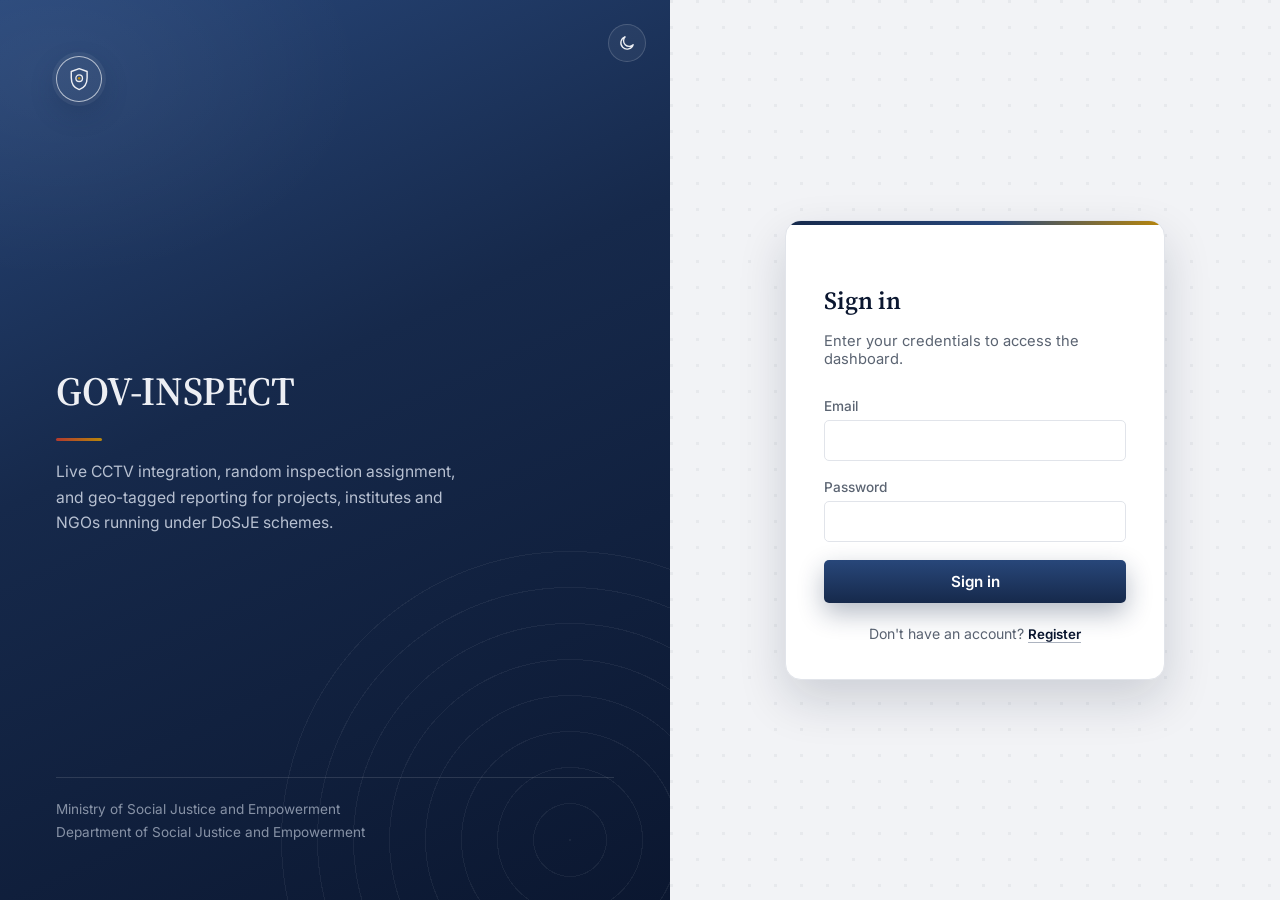
==== commit b065e158: "added some ai stuff" ====
--- a/frontend/dashboard.html
+++ b/frontend/dashboard.html
@@ -12,7 +12,7 @@
 </script>
 <meta charset="UTF-8" />
 <meta name="viewport" content="width=device-width, initial-scale=1.0" />
-<title>Dashboard — Smart Monitoring &amp; Inspection System</title>
+<title>Dashboard — GOV-INSPECT</title>
 <link rel="icon" type="image/svg+xml" href="data:image/svg+xml,%3Csvg xmlns='http://www.w3.org/2000/svg' viewBox='0 0 24 24'%3E%3Cpath d='M12 2.4 19.2 5v5.6c0 5.3-3.1 9.4-7.2 10.9-4.1-1.5-7.2-5.6-7.2-10.9V5L12 2.4z' fill='%2316294B'/%3E%3Ccircle cx='12' cy='11.1' r='3' fill='%23fff'/%3E%3Ccircle cx='12' cy='11.1' r='1.15' fill='%23B8860B'/%3E%3C/svg%3E" />
 <link rel="stylesheet" href="css/style.css" />
 </head>
@@ -28,7 +28,7 @@
           <circle cx="12" cy="11.1" r="1.15" fill="var(--gold)"/>
         </svg>
       </div>
-      <span>Smart Monitoring<br />&amp; Inspection</span>
+      <span>GOV-INSPECT</span>
     </div>
 
     <nav>
@@ -36,7 +36,7 @@
       <a href="index.html">Projects</a>
       <a href="inspections.html">Inspections</a>
       <a href="live-monitoring.html">Live Monitoring</a>
-      <a href="#" title="Coming next">Users</a>
+      <a href="users.html">Users</a>
     </nav>
 
     <button class="theme-toggle" type="button" data-theme-toggle aria-label="Toggle dark mode">
@@ -63,27 +63,27 @@
 
     <div id="dashboard-error" class="form-error" style="display:none;"></div>
 
-    <h2 class="stats-section-title">Overview</h2>
+    <h2 class="stats-section-title" id="overview-title">Overview</h2>
     <div class="stats-grid">
-      <div class="stat-card">
+      <div class="stat-card" id="card-total-projects">
         <div class="value" id="stat-total-projects">—</div>
-        <div class="label">Total projects &amp; institutes</div>
+        <div class="label" id="label-total-projects">Total projects &amp; institutes</div>
       </div>
-      <div class="stat-card">
+      <div class="stat-card" id="card-live-feeds">
         <div class="value" id="stat-live-feeds">—</div>
-        <div class="label">Projects with a live CCTV feed</div>
+        <div class="label" id="label-live-feeds">Assignments with a live CCTV feed</div>
       </div>
-      <div class="stat-card">
+      <div class="stat-card" id="card-active-users">
         <div class="value" id="stat-active-users">—</div>
         <div class="label">Active users</div>
       </div>
       <div class="stat-card">
         <div class="value" id="stat-total-inspections">—</div>
-        <div class="label">Total inspections</div>
+        <div class="label" id="label-total-inspections">Total inspections</div>
       </div>
     </div>
 
-    <h2 class="stats-section-title">Inspections by status</h2>
+    <h2 class="stats-section-title" id="status-title">Inspections by status</h2>
     <div class="stats-grid">
       <div class="stat-card status-pending">
         <div class="value" id="stat-pending">—</div>
@@ -102,6 +102,27 @@
         <div class="label">Missed</div>
       </div>
     </div>
+
+    <h2 class="stats-section-title">AI attendance verification</h2>
+    <div class="stats-grid">
+      <div class="stat-card status-missed">
+        <div class="value" id="stat-flagged-attendance">—</div>
+        <div class="label">Check-ins flagged by AI face-check</div>
+      </div>
+    </div>
+
+    <h2 class="stats-section-title" id="alerts-title" style="display:none;">
+      Alerts
+      <button type="button" class="section-toggle active" id="alerts-filter-toggle">Unresolved only</button>
+    </h2>
+
+    <div class="card" id="alerts-card" style="display:none;">
+      <div class="alerts-list" id="alerts-list"></div>
+      <div class="empty-state" id="alerts-empty" style="display:none;">
+        <h3>No alerts</h3>
+        <p>Anomalies flagged by the AI/CCTV system for a project will show up here.</p>
+      </div>
+    </div>
   </main>
 </div>
 
--- a/frontend/css/style.css
+++ b/frontend/css/style.css
@@ -314,6 +314,22 @@
   box-shadow: 0 0 0 3.5px rgba(22, 41, 75, 0.13);
 }
 
+/* The native date/time picker icon is drawn in a fixed dark color by
+   default, so on the dark theme's dark input it's nearly invisible.
+   Force it to follow the theme's text color instead. */
+.field input::-webkit-calendar-picker-indicator {
+  cursor: pointer;
+  opacity: 0.75;
+}
+.field input::-webkit-calendar-picker-indicator:hover {
+  opacity: 1;
+}
+html[data-theme="dark"] .field input::-webkit-calendar-picker-indicator {
+  /* Recolors the browser's black calendar glyph to a light color that
+     reads clearly against the dark input background. */
+  filter: invert(1) brightness(1.6);
+}
+
 .btn-primary {
   width: 100%;
   padding: 12px;
@@ -494,7 +510,7 @@
 .sidebar nav a[href="index.html"]::before { -webkit-mask-image: var(--icon-building); mask-image: var(--icon-building); }
 .sidebar nav a[href="inspections.html"]::before { -webkit-mask-image: var(--icon-clipboard); mask-image: var(--icon-clipboard); }
 .sidebar nav a[href="live-monitoring.html"]::before { -webkit-mask-image: var(--icon-camera); mask-image: var(--icon-camera); }
-.sidebar nav a[href="#"]::before { -webkit-mask-image: var(--icon-users); mask-image: var(--icon-users); }
+.sidebar nav a[href="users.html"]::before { -webkit-mask-image: var(--icon-users); mask-image: var(--icon-users); }
 
 .sidebar nav a:hover {
   background: rgba(255, 255, 255, 0.07);
@@ -666,6 +682,22 @@
 .badge.project { background: #E7ECF5; color: var(--navy); border-color: rgba(22, 41, 75, 0.14); }
 .badge.institute { background: var(--success-soft); color: var(--success); border-color: rgba(42, 122, 79, 0.16); }
 .badge.ngo { background: var(--gold-soft); color: #8A5A1E; border-color: rgba(138, 90, 30, 0.18); }
+
+/* Role badges (Users page) */
+.badge.admin { background: var(--red-soft); color: var(--danger-fg); border-color: rgba(178, 58, 46, 0.16); }
+.badge.department_official { background: #E7ECF5; color: var(--navy); border-color: rgba(22, 41, 75, 0.14); }
+.badge.pmu_inspector { background: var(--gold-soft); color: #8A5A1E; border-color: rgba(138, 90, 30, 0.18); }
+.badge.project_incharge { background: var(--success-soft); color: var(--success); border-color: rgba(42, 122, 79, 0.16); }
+
+/* Active/inactive status badges (Users page) */
+.badge.status-active { background: var(--success-soft); color: var(--success); border-color: rgba(42, 122, 79, 0.16); }
+.badge.status-inactive { background: #EEF0F3; color: var(--muted); border-color: var(--border-strong); }
+
+/* Alert severity badges (Dashboard alerts panel) */
+.badge.severity-low { background: #EEF0F3; color: var(--muted); border-color: var(--border-strong); }
+.badge.severity-medium { background: var(--gold-soft); color: #8A5A1E; border-color: rgba(138, 90, 30, 0.18); }
+.badge.severity-high { background: var(--red-soft); color: var(--danger-fg); border-color: rgba(178, 58, 46, 0.16); }
+.badge.severity-critical { background: var(--red-accent); color: #fff; border-color: var(--red-accent); }
 
 .empty-state {
   padding: 70px 20px;
@@ -970,6 +1002,99 @@
 
 .stats-section-title:first-child { margin-top: 0; }
 
+/* ---------- Alerts panel (Dashboard) ---------- */
+
+.stats-section-title .section-toggle {
+  flex: none;
+  background: none;
+  border: 1px solid var(--border-strong);
+  border-radius: 999px;
+  padding: 5px 14px;
+  font-size: 0.78rem;
+  font-weight: 600;
+  color: var(--muted);
+  transition: background 0.15s var(--ease), color 0.15s var(--ease), border-color 0.15s var(--ease);
+}
+
+.stats-section-title .section-toggle:hover { border-color: var(--border-strong); background: var(--navy-soft); }
+.stats-section-title .section-toggle.active {
+  background: var(--navy);
+  border-color: var(--navy);
+  color: #fff;
+}
+
+.alerts-list { display: flex; flex-direction: column; }
+
+.alert-row {
+  display: flex;
+  align-items: center;
+  gap: 16px;
+  padding: 16px 22px;
+  border-bottom: 1px solid var(--border);
+  transition: background 0.12s var(--ease);
+}
+
+.alert-row:last-child { border-bottom: none; }
+.alert-row:hover { background: var(--navy-soft); }
+
+.alert-row.resolved { opacity: 0.55; }
+
+.alert-row .alert-main { flex: 1; min-width: 0; }
+
+.alert-row .alert-message {
+  font-weight: 600;
+  color: var(--text);
+  margin-bottom: 4px;
+  overflow-wrap: anywhere;
+}
+
+.alert-row .alert-meta {
+  font-size: 0.82rem;
+  color: var(--muted);
+  display: flex;
+  gap: 8px;
+  flex-wrap: wrap;
+  align-items: center;
+}
+
+.alert-row .alert-actions { flex: none; display: flex; align-items: center; gap: 6px; }
+
+/* ---------- Video call (Random VC) ---------- */
+
+.vc-grid {
+  display: grid;
+  grid-template-columns: repeat(auto-fit, minmax(260px, 1fr));
+  gap: 16px;
+}
+
+.vc-tile {
+  position: relative;
+  background: #0b1626;
+  border-radius: 14px;
+  overflow: hidden;
+  aspect-ratio: 4 / 3;
+  border: 1px solid var(--border-strong);
+}
+
+.vc-tile video {
+  width: 100%;
+  height: 100%;
+  object-fit: cover;
+  display: block;
+}
+
+.vc-tile-label {
+  position: absolute;
+  left: 10px;
+  bottom: 10px;
+  background: rgba(10, 18, 32, 0.72);
+  color: #fff;
+  font-size: 0.78rem;
+  font-weight: 600;
+  padding: 4px 10px;
+  border-radius: 999px;
+}
+
 .row-action {
   background: none;
   border: none;
